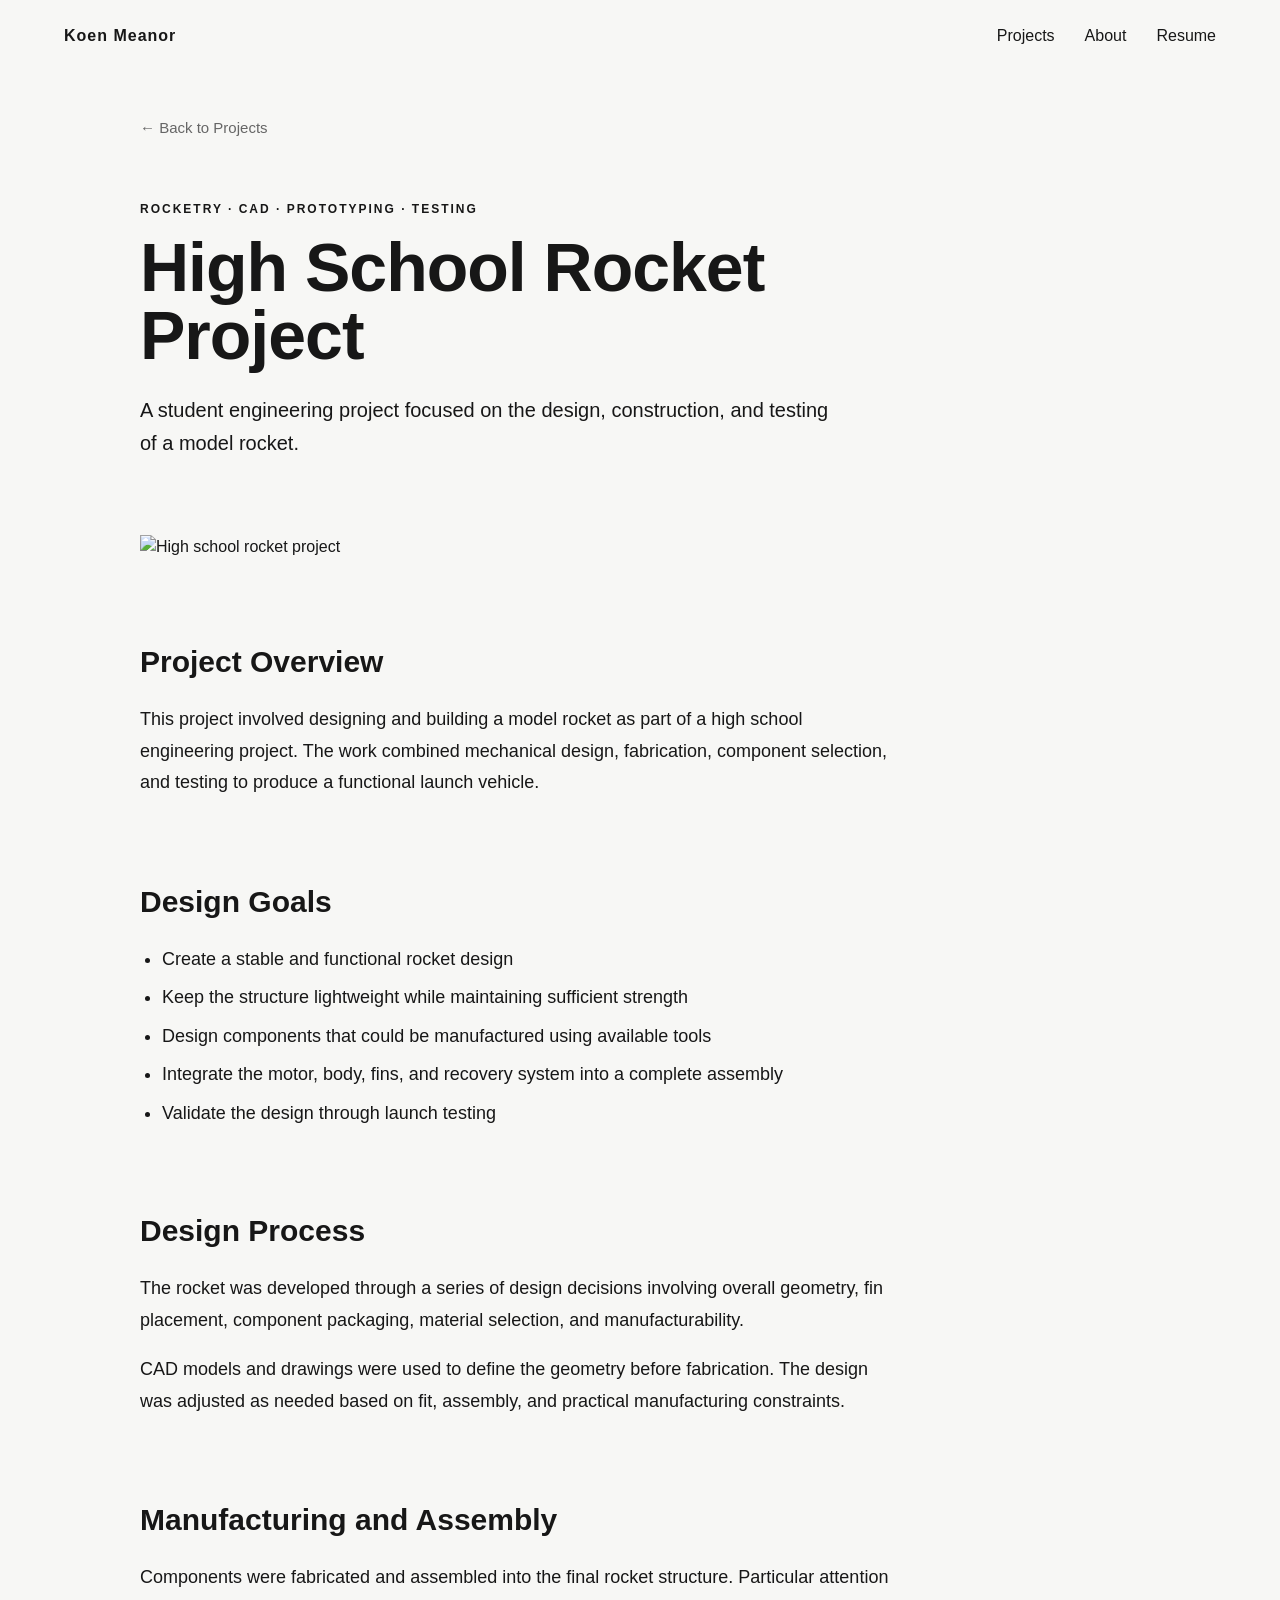
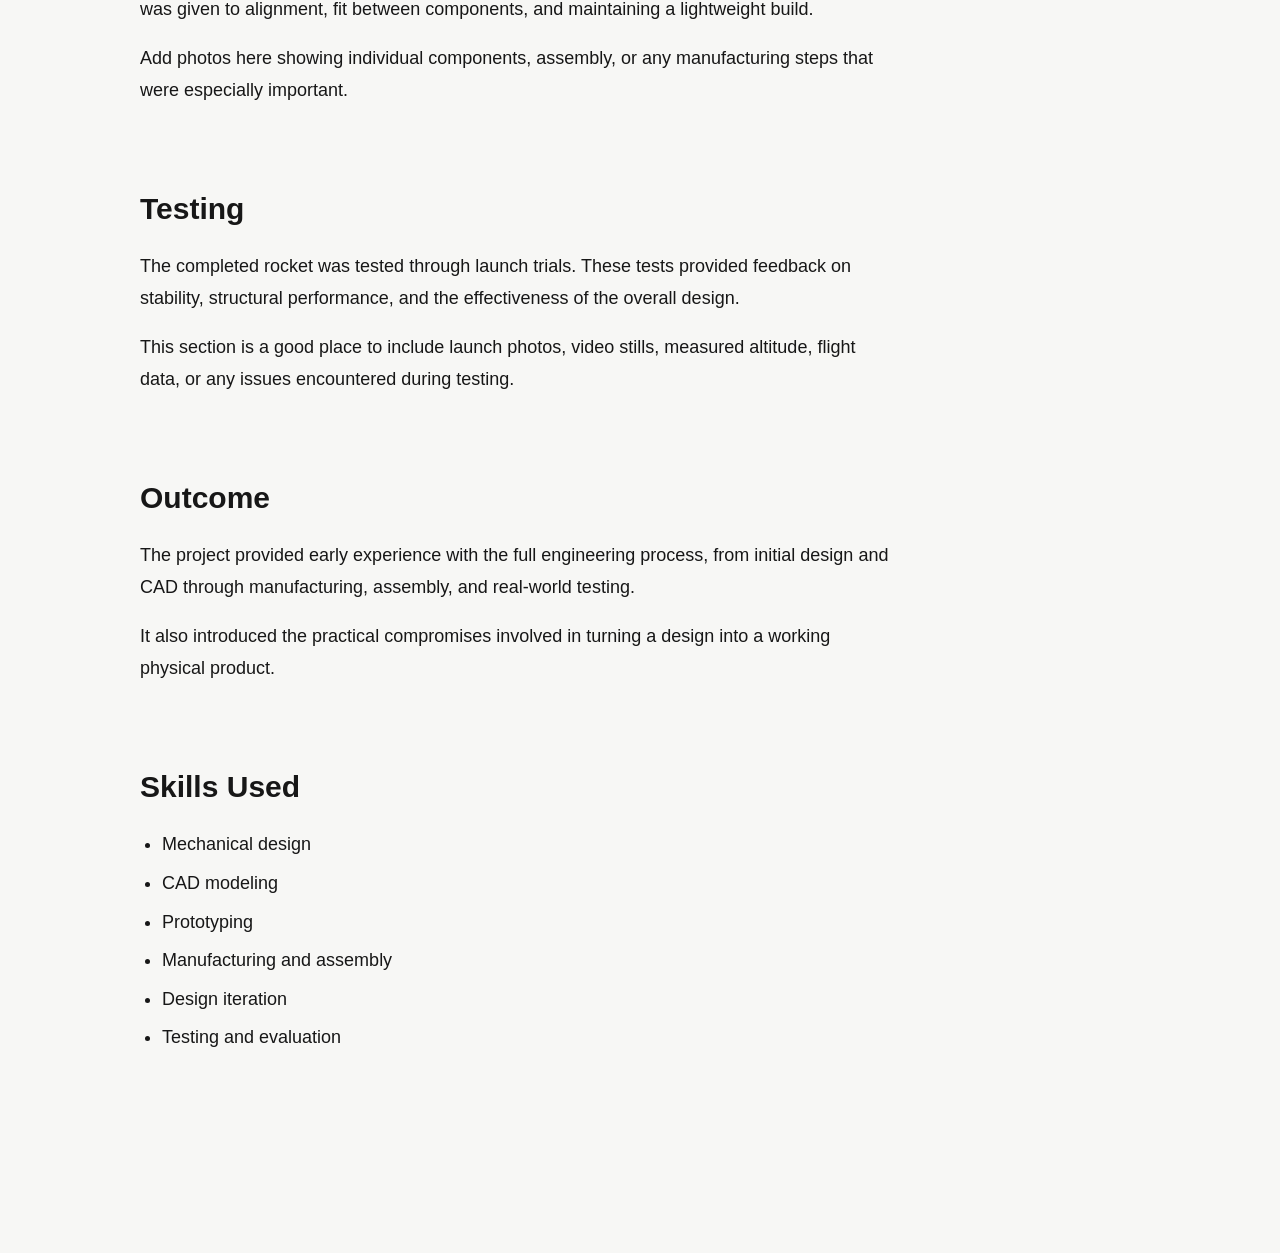
==== mechatronics.html @ 74413714 "Add files via upload" ====
<!DOCTYPE html>
<html lang="en">

<head>
    <meta charset="UTF-8">
    <meta name="viewport" content="width=device-width, initial-scale=1.0">

    <title>High School Rocket Project | Engineering Portfolio</title>

    <link rel="stylesheet" href="style.css">
</head>

<body>

    <nav>
        <div class="logo">
            <a href="index.html">Koen Meanor</a>
        </div>

        <div class="nav-links">
            <a href="index.html#projects">Projects</a>
            <a href="index.html#about">About</a>
            <a href="#">Resume</a>
        </div>
    </nav>


    <main class="project-page">

        <a href="index.html#projects" class="back-link">
            ← Back to Projects
        </a>


        <section class="project-header">

            <p class="subtitle">
                ROCKETRY · CAD · PROTOTYPING · TESTING
            </p>

            <h1>High School Rocket Project</h1>

            <p class="project-description">
                A student engineering project focused on the design,
                construction, and testing of a model rocket.
            </p>

        </section>


        <img
            src="images/rocket-project.jpg"
            alt="High school rocket project"
            class="project-hero-image"
        >


        <section class="project-section">

            <h2>Project Overview</h2>

            <p>
                This project involved designing and building a model rocket
                as part of a high school engineering project. The work
                combined mechanical design, fabrication, component selection,
                and testing to produce a functional launch vehicle.
            </p>

        </section>


        <section class="project-section">

            <h2>Design Goals</h2>

            <ul>
                <li>Create a stable and functional rocket design</li>
                <li>Keep the structure lightweight while maintaining sufficient strength</li>
                <li>Design components that could be manufactured using available tools</li>
                <li>Integrate the motor, body, fins, and recovery system into a complete assembly</li>
                <li>Validate the design through launch testing</li>
            </ul>

        </section>


        <section class="project-section">

            <h2>Design Process</h2>

            <p>
                The rocket was developed through a series of design decisions
                involving overall geometry, fin placement, component packaging,
                material selection, and manufacturability.
            </p>

            <p>
                CAD models and drawings were used to define the geometry
                before fabrication. The design was adjusted as needed based
                on fit, assembly, and practical manufacturing constraints.
            </p>

        </section>


        <section class="project-section">

            <h2>Manufacturing and Assembly</h2>

            <p>
                Components were fabricated and assembled into the final
                rocket structure. Particular attention was given to alignment,
                fit between components, and maintaining a lightweight build.
            </p>

            <p>
                Add photos here showing individual components, assembly,
                or any manufacturing steps that were especially important.
            </p>

        </section>


        <section class="project-section">

            <h2>Testing</h2>

            <p>
                The completed rocket was tested through launch trials.
                These tests provided feedback on stability, structural
                performance, and the effectiveness of the overall design.
            </p>

            <p>
                This section is a good place to include launch photos,
                video stills, measured altitude, flight data, or any issues
                encountered during testing.
            </p>

        </section>


        <section class="project-section">

            <h2>Outcome</h2>

            <p>
                The project provided early experience with the full engineering
                process, from initial design and CAD through manufacturing,
                assembly, and real-world testing.
            </p>

            <p>
                It also introduced the practical compromises involved in
                turning a design into a working physical product.
            </p>

        </section>


        <section class="project-section">

            <h2>Skills Used</h2>

            <ul>
                <li>Mechanical design</li>
                <li>CAD modeling</li>
                <li>Prototyping</li>
                <li>Manufacturing and assembly</li>
                <li>Design iteration</li>
                <li>Testing and evaluation</li>
            </ul>

        </section>

    </main>

</body>

</html>
---- style.css ----
/* =========================================
   GLOBAL
========================================= */

* {
    box-sizing: border-box;
}

html {
    scroll-behavior: smooth;
}

body {
    margin: 0;

    background: #f7f7f5;
    color: #171717;

    font-family: Arial, Helvetica, sans-serif;
    line-height: 1.5;
}

a {
    color: inherit;
    text-decoration: none;
}


/* =========================================
   NAVIGATION
========================================= */

nav {
    width: 90%;
    max-width: 1250px;

    margin: 0 auto;

    display: flex;
    justify-content: space-between;
    align-items: center;

    padding: 24px 0;
}

.logo {
    font-weight: 700;
    letter-spacing: 1px;
}

.nav-links {
    display: flex;
    gap: 30px;
}

.nav-links a {
    transition: opacity 0.2s ease;
}

.nav-links a:hover {
    opacity: 0.5;
}


/* =========================================
   HERO
========================================= */

.hero {
    width: 90%;
    max-width: 1250px;

    margin: 0 auto;

    padding: 75px 0 90px;
}

.subtitle {
    margin: 0;

    font-size: 12px;
    font-weight: 700;

    letter-spacing: 2px;
    text-transform: uppercase;
}

.hero h1 {
    max-width: 900px;

    margin: 18px 0 28px;

    font-size: clamp(48px, 6vw, 72px);
    line-height: 0.98;

    letter-spacing: -2px;
}

.intro {
    max-width: 680px;

    margin: 0;

    font-size: 18px;
    line-height: 1.7;
}

.hero-skills {
    margin-top: 20px;

    font-size: 13px;
    font-weight: 600;

    letter-spacing: 0.4px;

    color: #666;
}


/* =========================================
   PROJECTS
========================================= */

.projects {
    width: 90%;
    max-width: 1250px;

    margin: 0 auto;

    padding: 80px 0 110px;

    border-top: 1px solid #d8d8d5;
}

.projects h2 {
    margin: 12px 0 45px;

    font-size: 40px;
    line-height: 1.1;
}


/* =========================================
   PROJECT GRID
========================================= */

.project-grid {
    display: grid;

    grid-template-columns: repeat(3, 360px);

    gap: 40px;

    justify-content: start;
}


/* =========================================
   PROJECT CARDS
========================================= */

.project-card {
    display: block;

    transition:
        transform 0.25s ease,
        opacity 0.25s ease;
}

.project-card:hover {
    transform: translateY(-8px);
}


/* =========================================
   PROJECT IMAGE CONTAINER
========================================= */

.project-image-container {
    width: 360px;
    height: 480px;

    display: flex;
    justify-content: center;
    align-items: center;

    overflow: hidden;

    background: #eeeeec;

    border-radius: 4px;
}


/* =========================================
   PROJECT IMAGES
========================================= */

.project-image {
    width: 100%;
    height: 100%;

    object-fit: contain;
    object-position: center;

    display: block;

    transition: transform 0.3s ease;
}

.project-card:hover .project-image {
    transform: scale(1.02);
}


/* Monitor Arm gets cropped to fill the card */

.monitor-arm-image {
    object-fit: cover;
    object-position: center;
}


/* =========================================
   PROJECT INFORMATION
========================================= */

.project-info {
    padding-top: 18px;
}

.project-info h3 {
    margin: 0 0 7px;

    font-size: 25px;
    line-height: 1.2;
}

.project-tags {
    margin: 0;

    color: #666;

    font-size: 14px;
}

.project-summary {
    margin-top: 10px;

    max-width: 330px;

    font-size: 14px;
    line-height: 1.6;

    color: #555;
}


/* =========================================
   ABOUT
========================================= */

.about {
    width: 90%;
    max-width: 1250px;

    margin: 0 auto;

    padding: 100px 0 130px;

    border-top: 1px solid #d8d8d5;
}

.about h2 {
    margin: 12px 0 25px;

    font-size: 40px;
}

.about > p:last-child {
    max-width: 720px;

    margin: 0;

    font-size: 19px;
    line-height: 1.75;
}


/* =========================================
   FOOTER
========================================= */

footer {
    width: 90%;
    max-width: 1250px;

    margin: 0 auto;

    padding: 30px 0 50px;

    border-top: 1px solid #d8d8d5;

    display: flex;
    justify-content: space-between;

    color: #666;

    font-size: 13px;
}


/* =========================================
   INDIVIDUAL PROJECT PAGES
========================================= */

.project-page {
    width: 90%;
    max-width: 1000px;

    margin: 0 auto;

    padding-bottom: 120px;
}

.back-link {
    display: inline-block;

    margin-top: 45px;

    color: #666;
    font-size: 15px;

    transition: color 0.2s ease;
}

.back-link:hover {
    color: #171717;
}


/* =========================================
   PROJECT PAGE HEADER
========================================= */

.project-header {
    padding: 60px 0 35px;
}

.project-header h1 {
    max-width: 850px;

    margin: 15px 0 25px;

    font-size: clamp(45px, 6vw, 68px);
    line-height: 1;

    letter-spacing: -1px;
}

.project-description {
    max-width: 700px;

    margin: 0;

    font-size: 20px;
    line-height: 1.65;
}


/* =========================================
   PROJECT HERO IMAGE
========================================= */

.project-hero-image {
    width: auto;

    max-width: 600px;
    max-height: 500px;

    object-fit: contain;

    display: block;

    margin: 40px 0 80px;
}


/* =========================================
   PROJECT CONTENT
========================================= */

.project-section {
    max-width: 750px;

    margin: 80px 0;
}

.project-section h2 {
    margin-bottom: 20px;

    font-size: 30px;
}

.project-section p {
    font-size: 18px;
    line-height: 1.75;
}

.project-section ul {
    padding-left: 22px;
}

.project-section li {
    margin-bottom: 8px;

    font-size: 18px;
    line-height: 1.7;
}


/* =========================================
   TABLET
========================================= */

@media (max-width: 1200px) {

    .project-grid {
        grid-template-columns: repeat(2, 360px);
    }

}


/* =========================================
   MOBILE
========================================= */

@media (max-width: 750px) {

    nav {
        width: 92%;
    }

    .nav-links {
        gap: 14px;
        font-size: 14px;
    }


    .hero {
        width: 92%;

        padding: 60px 0 75px;
    }

    .hero h1 {
        font-size: 46px;
        letter-spacing: -1px;
    }


    .projects {
        width: 92%;

        padding: 65px 0 90px;
    }

    .project-grid {
        grid-template-columns: 1fr;

        gap: 60px;
    }

    .project-image-container {
        width: 100%;
        height: auto;
        aspect-ratio: 3 / 4;
    }


    .about {
        width: 92%;
    }


    .project-page {
        width: 92%;
    }

    .project-header h1 {
        font-size: 45px;
    }

    .project-hero-image {
        width: 100%;

        max-width: 100%;
        max-height: 450px;
    }


    footer {
        width: 92%;

        flex-direction: column;

        gap: 5px;
    }

}
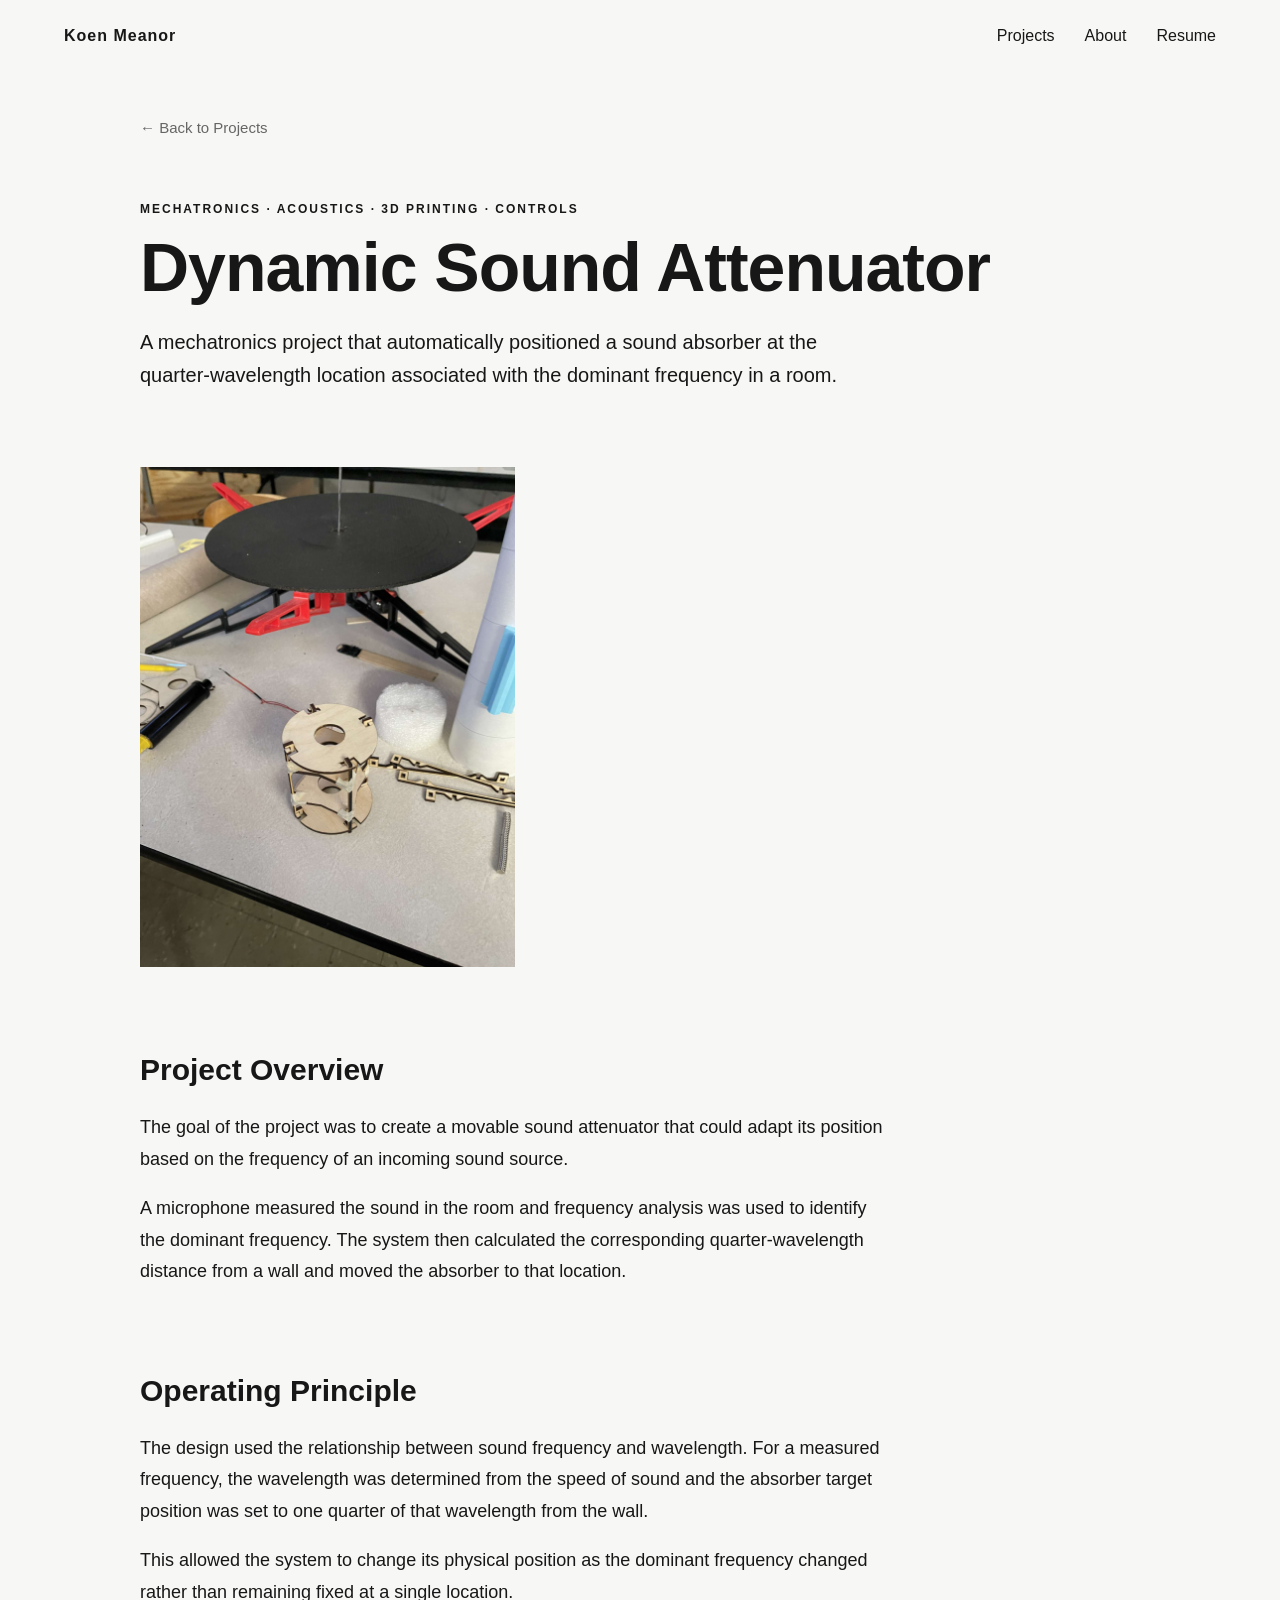
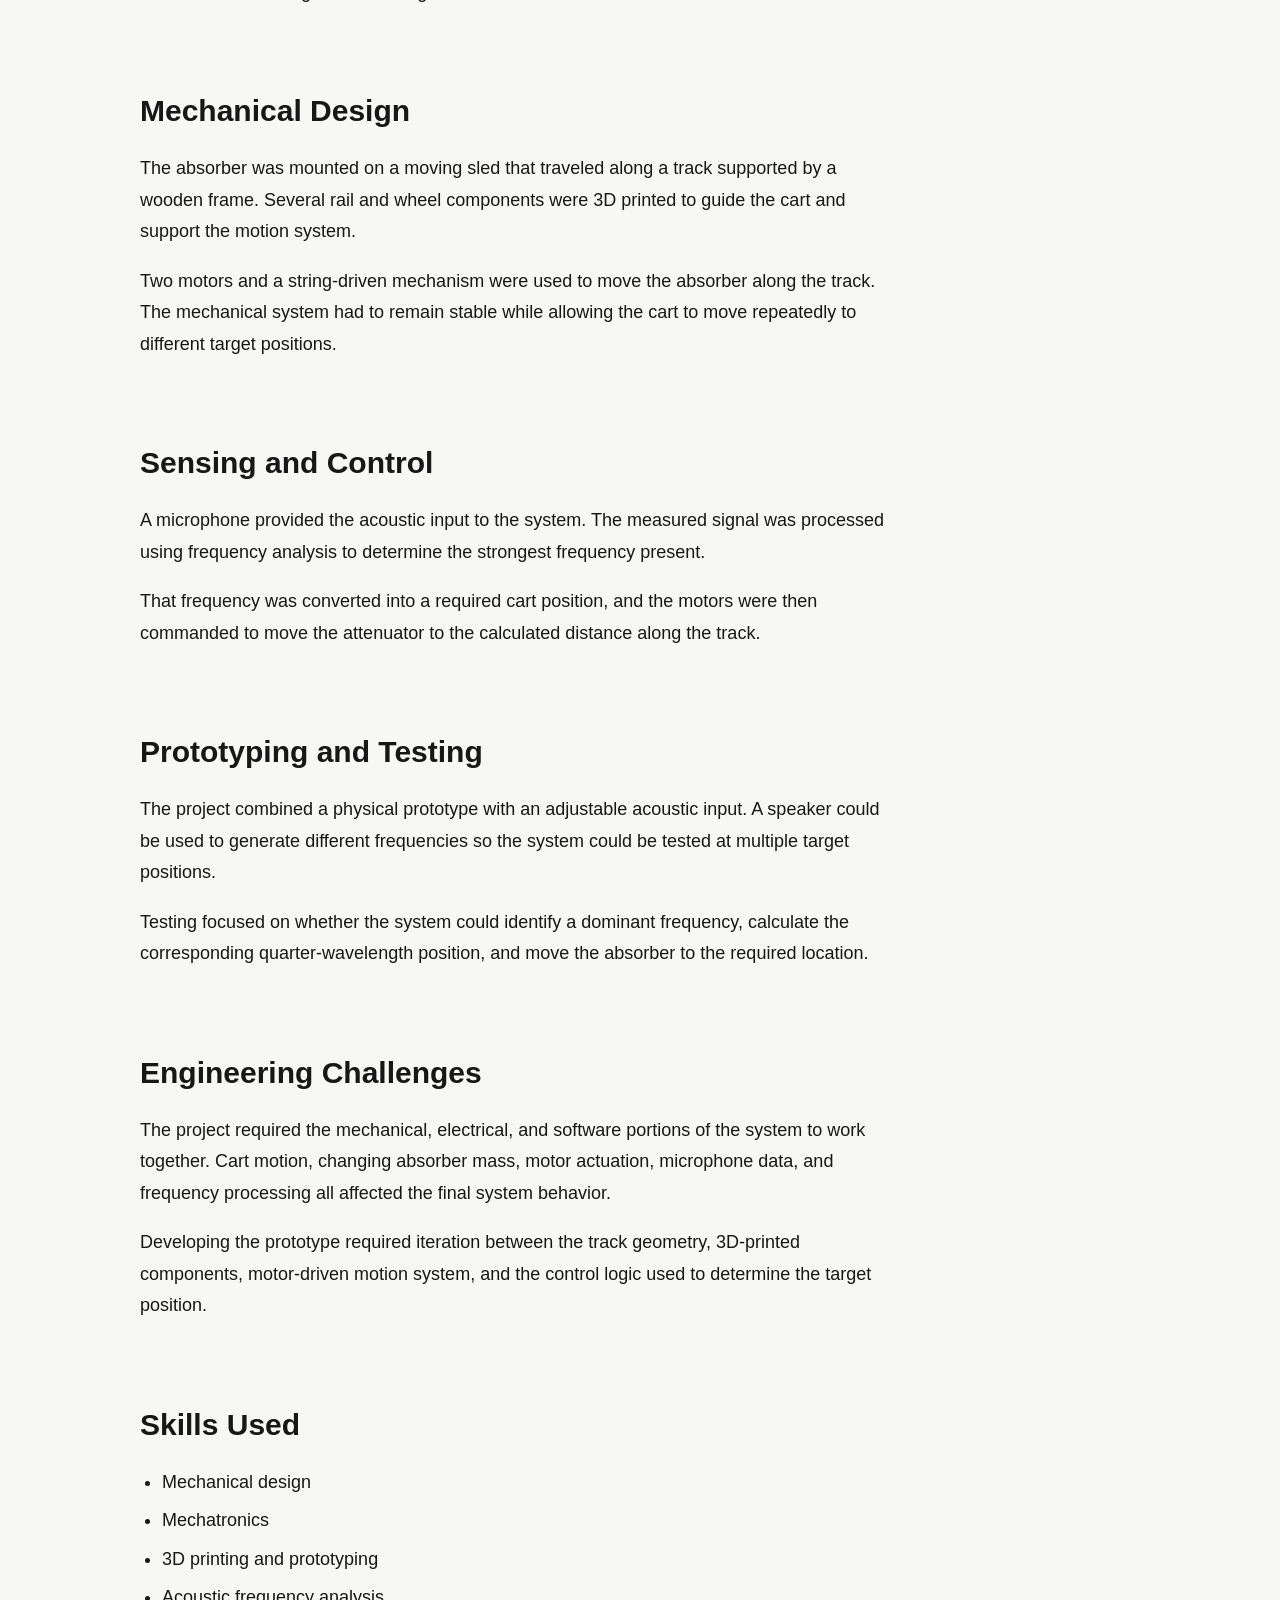
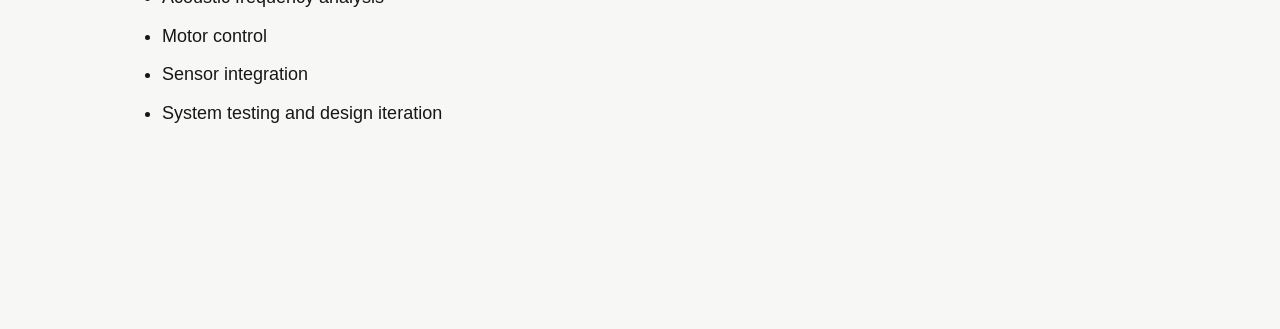
==== commit bd9946cd: "Rewrite mechatronics project page" ====
--- a/mechatronics.html
+++ b/mechatronics.html
@@ -1,180 +1,197 @@
-<!DOCTYPE html>
-<html lang="en">
-
-<head>
-    <meta charset="UTF-8">
-    <meta name="viewport" content="width=device-width, initial-scale=1.0">
-
-    <title>High School Rocket Project | Engineering Portfolio</title>
-
-    <link rel="stylesheet" href="style.css">
-</head>
-
-<body>
-
-    <nav>
-        <div class="logo">
-            <a href="index.html">Koen Meanor</a>
-        </div>
-
-        <div class="nav-links">
-            <a href="index.html#projects">Projects</a>
-            <a href="index.html#about">About</a>
-            <a href="#">Resume</a>
-        </div>
-    </nav>
-
-
-    <main class="project-page">
-
-        <a href="index.html#projects" class="back-link">
-            ← Back to Projects
-        </a>
-
-
-        <section class="project-header">
-
-            <p class="subtitle">
-                ROCKETRY · CAD · PROTOTYPING · TESTING
-            </p>
-
-            <h1>High School Rocket Project</h1>
-
-            <p class="project-description">
-                A student engineering project focused on the design,
-                construction, and testing of a model rocket.
-            </p>
-
-        </section>
-
-
-        <img
-            src="images/rocket-project.jpg"
-            alt="High school rocket project"
-            class="project-hero-image"
-        >
-
-
-        <section class="project-section">
-
-            <h2>Project Overview</h2>
-
-            <p>
-                This project involved designing and building a model rocket
-                as part of a high school engineering project. The work
-                combined mechanical design, fabrication, component selection,
-                and testing to produce a functional launch vehicle.
-            </p>
-
-        </section>
-
-
-        <section class="project-section">
-
-            <h2>Design Goals</h2>
-
-            <ul>
-                <li>Create a stable and functional rocket design</li>
-                <li>Keep the structure lightweight while maintaining sufficient strength</li>
-                <li>Design components that could be manufactured using available tools</li>
-                <li>Integrate the motor, body, fins, and recovery system into a complete assembly</li>
-                <li>Validate the design through launch testing</li>
-            </ul>
-
-        </section>
-
-
-        <section class="project-section">
-
-            <h2>Design Process</h2>
-
-            <p>
-                The rocket was developed through a series of design decisions
-                involving overall geometry, fin placement, component packaging,
-                material selection, and manufacturability.
-            </p>
-
-            <p>
-                CAD models and drawings were used to define the geometry
-                before fabrication. The design was adjusted as needed based
-                on fit, assembly, and practical manufacturing constraints.
-            </p>
-
-        </section>
-
-
-        <section class="project-section">
-
-            <h2>Manufacturing and Assembly</h2>
-
-            <p>
-                Components were fabricated and assembled into the final
-                rocket structure. Particular attention was given to alignment,
-                fit between components, and maintaining a lightweight build.
-            </p>
-
-            <p>
-                Add photos here showing individual components, assembly,
-                or any manufacturing steps that were especially important.
-            </p>
-
-        </section>
-
-
-        <section class="project-section">
-
-            <h2>Testing</h2>
-
-            <p>
-                The completed rocket was tested through launch trials.
-                These tests provided feedback on stability, structural
-                performance, and the effectiveness of the overall design.
-            </p>
-
-            <p>
-                This section is a good place to include launch photos,
-                video stills, measured altitude, flight data, or any issues
-                encountered during testing.
-            </p>
-
-        </section>
-
-
-        <section class="project-section">
-
-            <h2>Outcome</h2>
-
-            <p>
-                The project provided early experience with the full engineering
-                process, from initial design and CAD through manufacturing,
-                assembly, and real-world testing.
-            </p>
-
-            <p>
-                It also introduced the practical compromises involved in
-                turning a design into a working physical product.
-            </p>
-
-        </section>
-
-
-        <section class="project-section">
-
-            <h2>Skills Used</h2>
-
-            <ul>
-                <li>Mechanical design</li>
-                <li>CAD modeling</li>
-                <li>Prototyping</li>
-                <li>Manufacturing and assembly</li>
-                <li>Design iteration</li>
-                <li>Testing and evaluation</li>
-            </ul>
-
-        </section>
-
-    </main>
-
-</body>
-
+<!DOCTYPE html>
+<html lang="en">
+
+<head>
+    <meta charset="UTF-8">
+    <meta name="viewport" content="width=device-width, initial-scale=1.0">
+
+    <title>Dynamic Sound Attenuator | Koen Meanor</title>
+
+    <link rel="stylesheet" href="style.css">
+</head>
+
+<body>
+
+    <nav>
+        <a href="index.html" class="logo">Koen Meanor</a>
+
+        <div class="nav-links">
+            <a href="index.html#projects">Projects</a>
+            <a href="index.html#about">About</a>
+            <a href="#">Resume</a>
+        </div>
+    </nav>
+
+
+    <main class="project-page">
+
+        <a href="index.html#projects" class="back-link">
+            ← Back to Projects
+        </a>
+
+
+        <section class="project-header">
+
+            <p class="subtitle">
+                MECHATRONICS · ACOUSTICS · 3D PRINTING · CONTROLS
+            </p>
+
+            <h1>Dynamic Sound Attenuator</h1>
+
+            <p class="project-description">
+                A mechatronics project that automatically positioned a sound
+                absorber at the quarter-wavelength location associated with the
+                dominant frequency in a room.
+            </p>
+
+        </section>
+
+
+        <img
+            src="Motor Housing.JPG"
+            alt="Dynamic sound attenuator mechatronics project"
+            class="project-hero-image"
+        >
+
+
+        <section class="project-section">
+
+            <h2>Project Overview</h2>
+
+            <p>
+                The goal of the project was to create a movable sound attenuator
+                that could adapt its position based on the frequency of an
+                incoming sound source.
+            </p>
+
+            <p>
+                A microphone measured the sound in the room and frequency
+                analysis was used to identify the dominant frequency. The system
+                then calculated the corresponding quarter-wavelength distance
+                from a wall and moved the absorber to that location.
+            </p>
+
+        </section>
+
+
+        <section class="project-section">
+
+            <h2>Operating Principle</h2>
+
+            <p>
+                The design used the relationship between sound frequency and
+                wavelength. For a measured frequency, the wavelength was
+                determined from the speed of sound and the absorber target
+                position was set to one quarter of that wavelength from the wall.
+            </p>
+
+            <p>
+                This allowed the system to change its physical position as the
+                dominant frequency changed rather than remaining fixed at a
+                single location.
+            </p>
+
+        </section>
+
+
+        <section class="project-section">
+
+            <h2>Mechanical Design</h2>
+
+            <p>
+                The absorber was mounted on a moving sled that traveled along a
+                track supported by a wooden frame. Several rail and wheel
+                components were 3D printed to guide the cart and support the
+                motion system.
+            </p>
+
+            <p>
+                Two motors and a string-driven mechanism were used to move the
+                absorber along the track. The mechanical system had to remain
+                stable while allowing the cart to move repeatedly to different
+                target positions.
+            </p>
+
+        </section>
+
+
+        <section class="project-section">
+
+            <h2>Sensing and Control</h2>
+
+            <p>
+                A microphone provided the acoustic input to the system. The
+                measured signal was processed using frequency analysis to
+                determine the strongest frequency present.
+            </p>
+
+            <p>
+                That frequency was converted into a required cart position, and
+                the motors were then commanded to move the attenuator to the
+                calculated distance along the track.
+            </p>
+
+        </section>
+
+
+        <section class="project-section">
+
+            <h2>Prototyping and Testing</h2>
+
+            <p>
+                The project combined a physical prototype with an adjustable
+                acoustic input. A speaker could be used to generate different
+                frequencies so the system could be tested at multiple target
+                positions.
+            </p>
+
+            <p>
+                Testing focused on whether the system could identify a dominant
+                frequency, calculate the corresponding quarter-wavelength
+                position, and move the absorber to the required location.
+            </p>
+
+        </section>
+
+
+        <section class="project-section">
+
+            <h2>Engineering Challenges</h2>
+
+            <p>
+                The project required the mechanical, electrical, and software
+                portions of the system to work together. Cart motion, changing
+                absorber mass, motor actuation, microphone data, and frequency
+                processing all affected the final system behavior.
+            </p>
+
+            <p>
+                Developing the prototype required iteration between the track
+                geometry, 3D-printed components, motor-driven motion system, and
+                the control logic used to determine the target position.
+            </p>
+
+        </section>
+
+
+        <section class="project-section">
+
+            <h2>Skills Used</h2>
+
+            <ul>
+                <li>Mechanical design</li>
+                <li>Mechatronics</li>
+                <li>3D printing and prototyping</li>
+                <li>Acoustic frequency analysis</li>
+                <li>Motor control</li>
+                <li>Sensor integration</li>
+                <li>System testing and design iteration</li>
+            </ul>
+
+        </section>
+
+    </main>
+
+</body>
+
 </html>
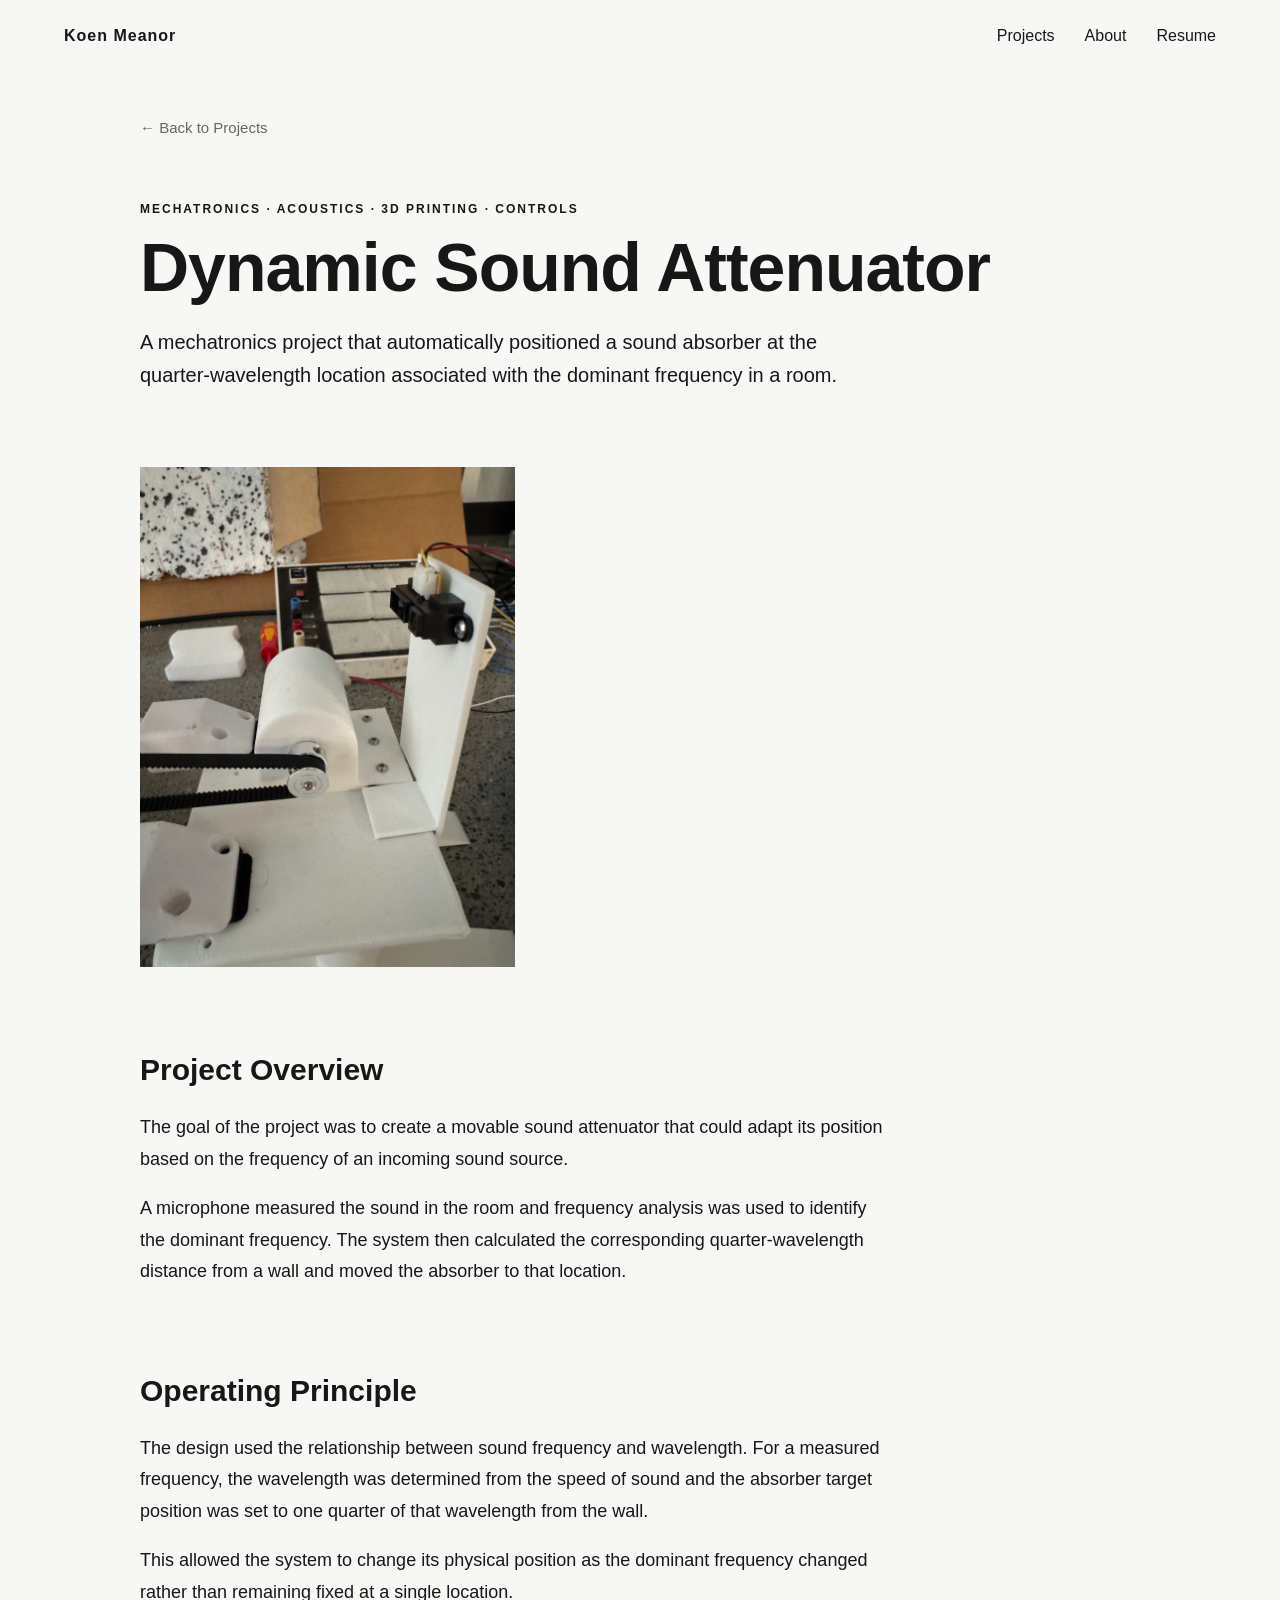
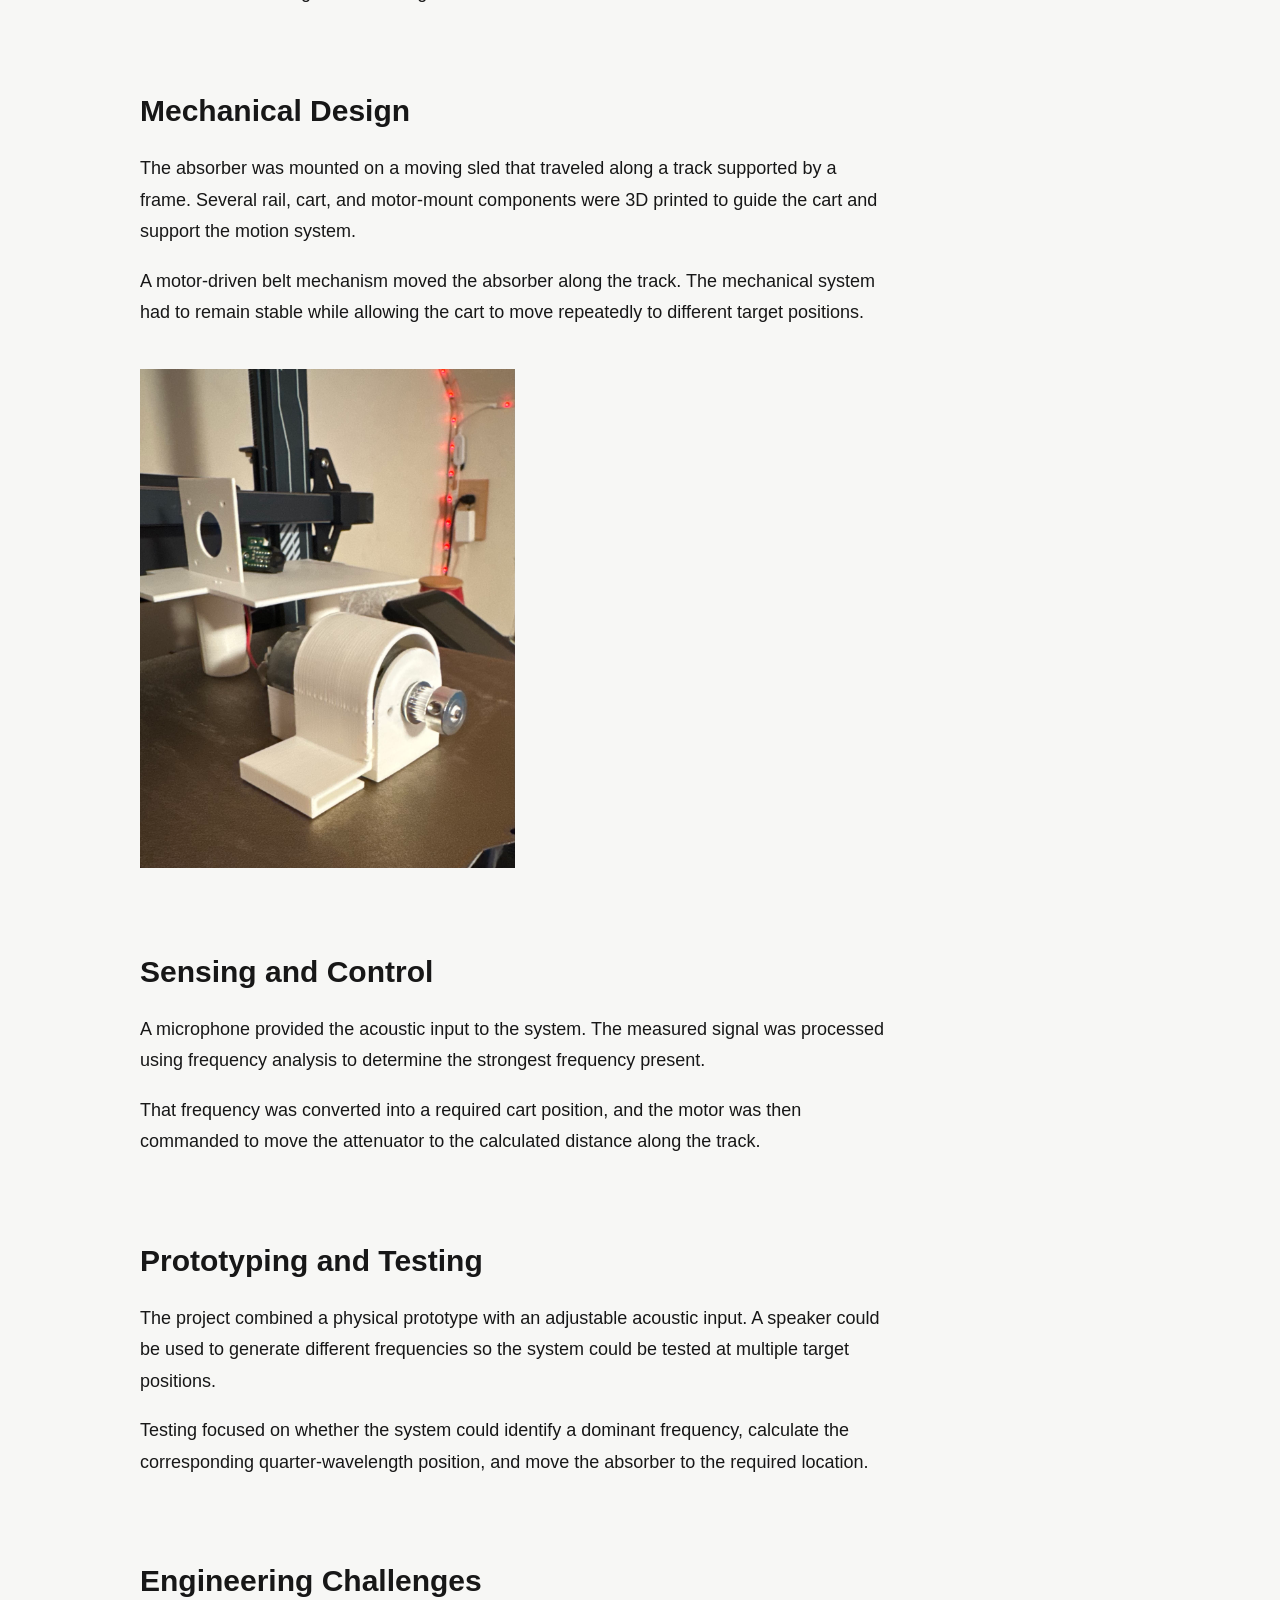
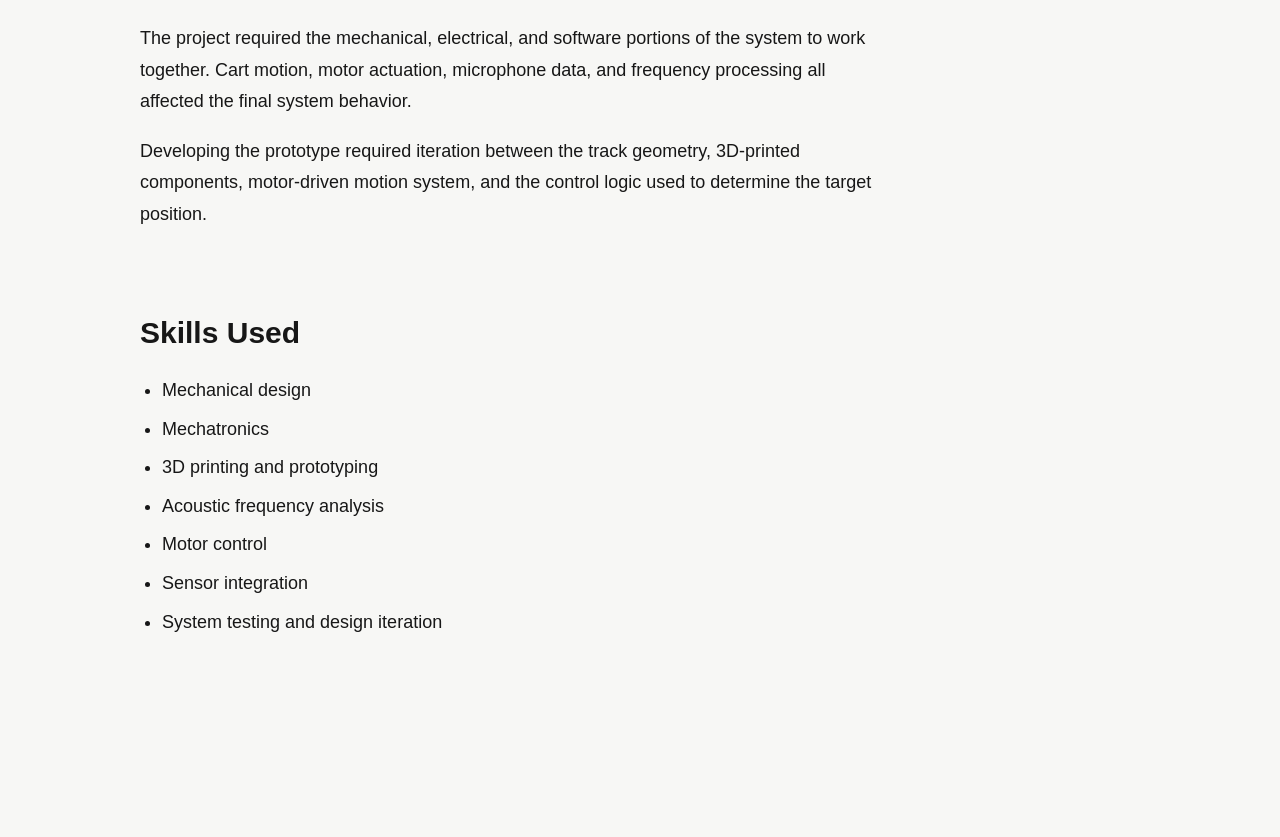
==== commit 348e6089: "Add sound attenuator project photos" ====
--- a/mechatronics.html
+++ b/mechatronics.html
@@ -1,183 +1,64 @@
 <!DOCTYPE html>
 <html lang="en">
-
 <head>
     <meta charset="UTF-8">
     <meta name="viewport" content="width=device-width, initial-scale=1.0">
-
     <title>Dynamic Sound Attenuator | Koen Meanor</title>
-
     <link rel="stylesheet" href="style.css">
 </head>
-
 <body>
-
     <nav>
         <a href="index.html" class="logo">Koen Meanor</a>
-
         <div class="nav-links">
             <a href="index.html#projects">Projects</a>
             <a href="index.html#about">About</a>
             <a href="#">Resume</a>
         </div>
     </nav>
-
-
     <main class="project-page">
-
-        <a href="index.html#projects" class="back-link">
-            ← Back to Projects
-        </a>
-
-
+        <a href="index.html#projects" class="back-link">← Back to Projects</a>
         <section class="project-header">
-
-            <p class="subtitle">
-                MECHATRONICS · ACOUSTICS · 3D PRINTING · CONTROLS
-            </p>
-
+            <p class="subtitle">MECHATRONICS · ACOUSTICS · 3D PRINTING · CONTROLS</p>
             <h1>Dynamic Sound Attenuator</h1>
-
-            <p class="project-description">
-                A mechatronics project that automatically positioned a sound
-                absorber at the quarter-wavelength location associated with the
-                dominant frequency in a room.
-            </p>
-
+            <p class="project-description">A mechatronics project that automatically positioned a sound absorber at the quarter-wavelength location associated with the dominant frequency in a room.</p>
         </section>
 
-
-        <img
-            src="Motor Housing.JPG"
-            alt="Dynamic sound attenuator mechatronics project"
-            class="project-hero-image"
-        >
-
+        <img src="sound-attenuator-drive.jpg" alt="Belt drive and limit switch assembly for the dynamic sound attenuator" class="project-hero-image">
 
         <section class="project-section">
+            <h2>Project Overview</h2>
+            <p>The goal of the project was to create a movable sound attenuator that could adapt its position based on the frequency of an incoming sound source.</p>
+            <p>A microphone measured the sound in the room and frequency analysis was used to identify the dominant frequency. The system then calculated the corresponding quarter-wavelength distance from a wall and moved the absorber to that location.</p>
+        </section>
+        <section class="project-section">
+            <h2>Operating Principle</h2>
+            <p>The design used the relationship between sound frequency and wavelength. For a measured frequency, the wavelength was determined from the speed of sound and the absorber target position was set to one quarter of that wavelength from the wall.</p>
+            <p>This allowed the system to change its physical position as the dominant frequency changed rather than remaining fixed at a single location.</p>
+        </section>
+        <section class="project-section">
+            <h2>Mechanical Design</h2>
+            <p>The absorber was mounted on a moving sled that traveled along a track supported by a frame. Several rail, cart, and motor-mount components were 3D printed to guide the cart and support the motion system.</p>
+            <p>A motor-driven belt mechanism moved the absorber along the track. The mechanical system had to remain stable while allowing the cart to move repeatedly to different target positions.</p>
 
-            <h2>Project Overview</h2>
-
-            <p>
-                The goal of the project was to create a movable sound attenuator
-                that could adapt its position based on the frequency of an
-                incoming sound source.
-            </p>
-
-            <p>
-                A microphone measured the sound in the room and frequency
-                analysis was used to identify the dominant frequency. The system
-                then calculated the corresponding quarter-wavelength distance
-                from a wall and moved the absorber to that location.
-            </p>
-
+            <img src="sound-attenuator-motor.jpg" alt="3D printed motor assembly for the dynamic sound attenuator" class="project-hero-image">
         </section>
-
-
         <section class="project-section">
-
-            <h2>Operating Principle</h2>
-
-            <p>
-                The design used the relationship between sound frequency and
-                wavelength. For a measured frequency, the wavelength was
-                determined from the speed of sound and the absorber target
-                position was set to one quarter of that wavelength from the wall.
-            </p>
-
-            <p>
-                This allowed the system to change its physical position as the
-                dominant frequency changed rather than remaining fixed at a
-                single location.
-            </p>
-
+            <h2>Sensing and Control</h2>
+            <p>A microphone provided the acoustic input to the system. The measured signal was processed using frequency analysis to determine the strongest frequency present.</p>
+            <p>That frequency was converted into a required cart position, and the motor was then commanded to move the attenuator to the calculated distance along the track.</p>
         </section>
-
-
         <section class="project-section">
-
-            <h2>Mechanical Design</h2>
-
-            <p>
-                The absorber was mounted on a moving sled that traveled along a
-                track supported by a wooden frame. Several rail and wheel
-                components were 3D printed to guide the cart and support the
-                motion system.
-            </p>
-
-            <p>
-                Two motors and a string-driven mechanism were used to move the
-                absorber along the track. The mechanical system had to remain
-                stable while allowing the cart to move repeatedly to different
-                target positions.
-            </p>
-
+            <h2>Prototyping and Testing</h2>
+            <p>The project combined a physical prototype with an adjustable acoustic input. A speaker could be used to generate different frequencies so the system could be tested at multiple target positions.</p>
+            <p>Testing focused on whether the system could identify a dominant frequency, calculate the corresponding quarter-wavelength position, and move the absorber to the required location.</p>
         </section>
-
-
         <section class="project-section">
-
-            <h2>Sensing and Control</h2>
-
-            <p>
-                A microphone provided the acoustic input to the system. The
-                measured signal was processed using frequency analysis to
-                determine the strongest frequency present.
-            </p>
-
-            <p>
-                That frequency was converted into a required cart position, and
-                the motors were then commanded to move the attenuator to the
-                calculated distance along the track.
-            </p>
-
+            <h2>Engineering Challenges</h2>
+            <p>The project required the mechanical, electrical, and software portions of the system to work together. Cart motion, motor actuation, microphone data, and frequency processing all affected the final system behavior.</p>
+            <p>Developing the prototype required iteration between the track geometry, 3D-printed components, motor-driven motion system, and the control logic used to determine the target position.</p>
         </section>
-
-
         <section class="project-section">
-
-            <h2>Prototyping and Testing</h2>
-
-            <p>
-                The project combined a physical prototype with an adjustable
-                acoustic input. A speaker could be used to generate different
-                frequencies so the system could be tested at multiple target
-                positions.
-            </p>
-
-            <p>
-                Testing focused on whether the system could identify a dominant
-                frequency, calculate the corresponding quarter-wavelength
-                position, and move the absorber to the required location.
-            </p>
-
-        </section>
-
-
-        <section class="project-section">
-
-            <h2>Engineering Challenges</h2>
-
-            <p>
-                The project required the mechanical, electrical, and software
-                portions of the system to work together. Cart motion, changing
-                absorber mass, motor actuation, microphone data, and frequency
-                processing all affected the final system behavior.
-            </p>
-
-            <p>
-                Developing the prototype required iteration between the track
-                geometry, 3D-printed components, motor-driven motion system, and
-                the control logic used to determine the target position.
-            </p>
-
-        </section>
-
-
-        <section class="project-section">
-
             <h2>Skills Used</h2>
-
             <ul>
                 <li>Mechanical design</li>
                 <li>Mechatronics</li>
@@ -187,11 +68,7 @@
                 <li>Sensor integration</li>
                 <li>System testing and design iteration</li>
             </ul>
-
         </section>
-
     </main>
-
 </body>
-
 </html>
